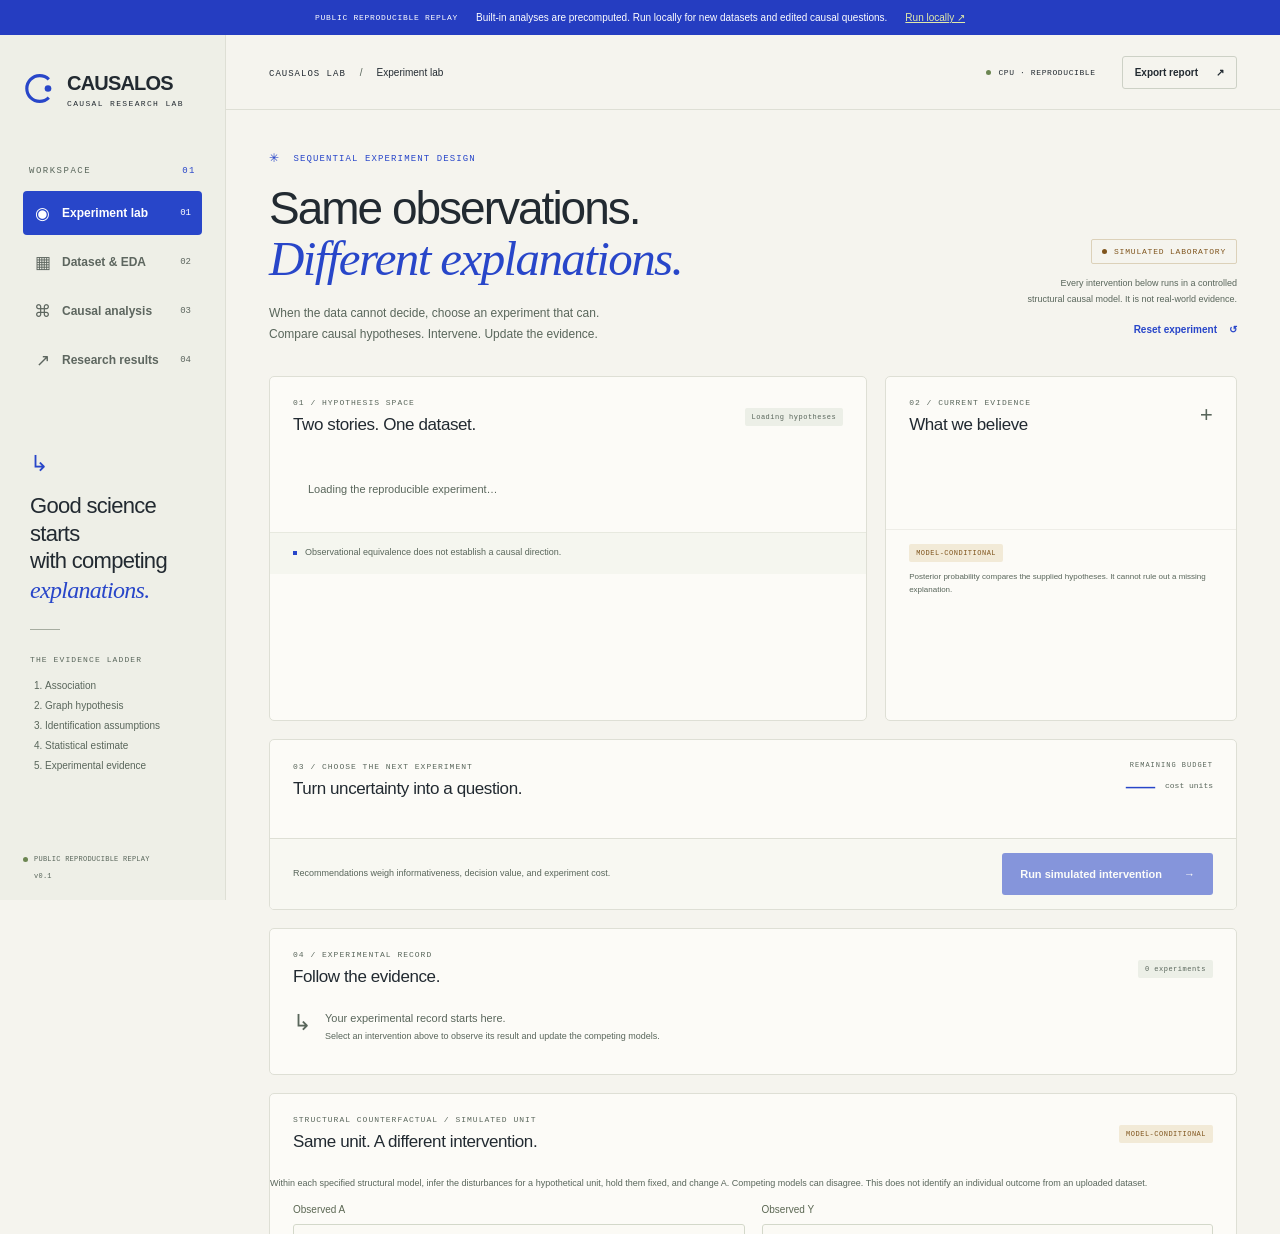
==== docs/index.html @ 4a76c435 "Release CAUSALOS research laboratory preview" ====
<!doctype html><html lang="en"><meta charset="utf-8"><meta http-equiv="refresh" content="0;url=./demo/"><title>CAUSALOS LAB</title><p><a href="./demo/">Open the CAUSALOS public reproducible replay.</a></p></html>
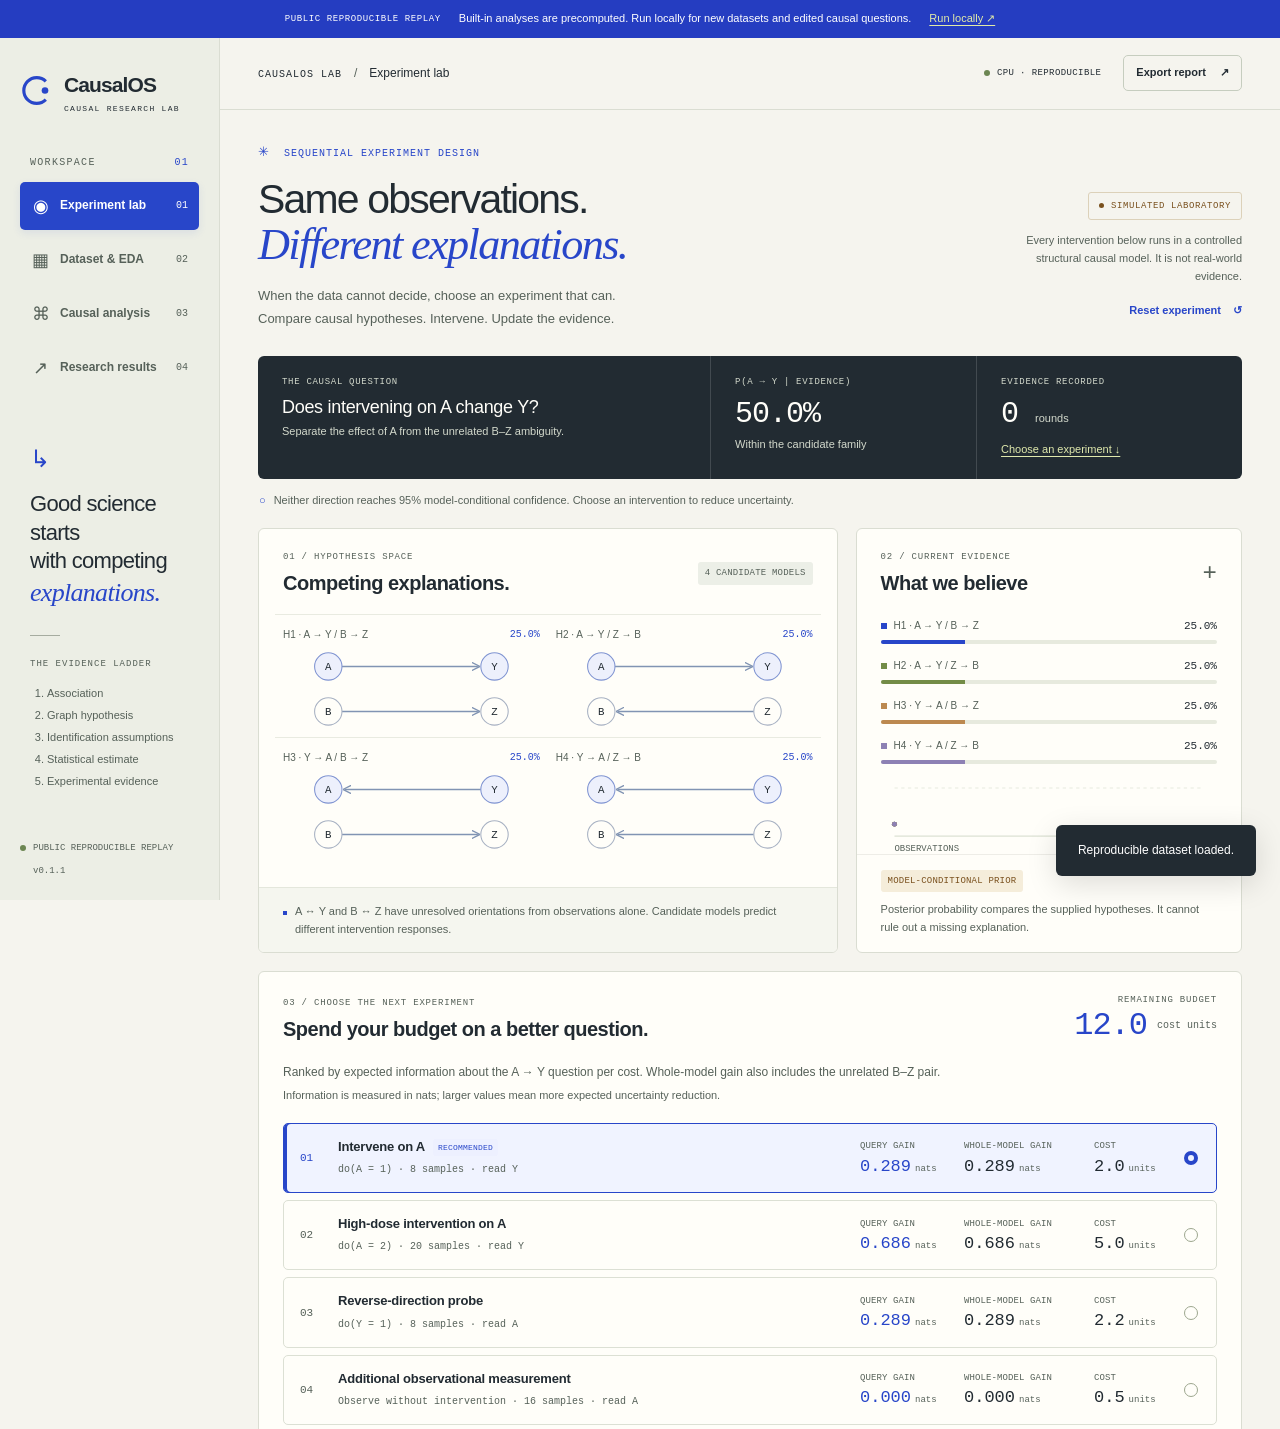
==== commit f14233f8: "Clarify project presentation and preserve technical evidence" ====
--- a/docs/index.html
+++ b/docs/index.html
@@ -1 +1 @@
-<!doctype html><html lang="en"><meta charset="utf-8"><meta http-equiv="refresh" content="0;url=./demo/"><title>CAUSALOS LAB</title><p><a href="./demo/">Open the CAUSALOS public reproducible replay.</a></p></html>
+<!doctype html><html lang="en"><meta charset="utf-8"><meta http-equiv="refresh" content="0;url=./demo/"><title>CausalOS Lab</title><p><a href="./demo/">Open the CausalOS public reproducible replay.</a></p></html>
